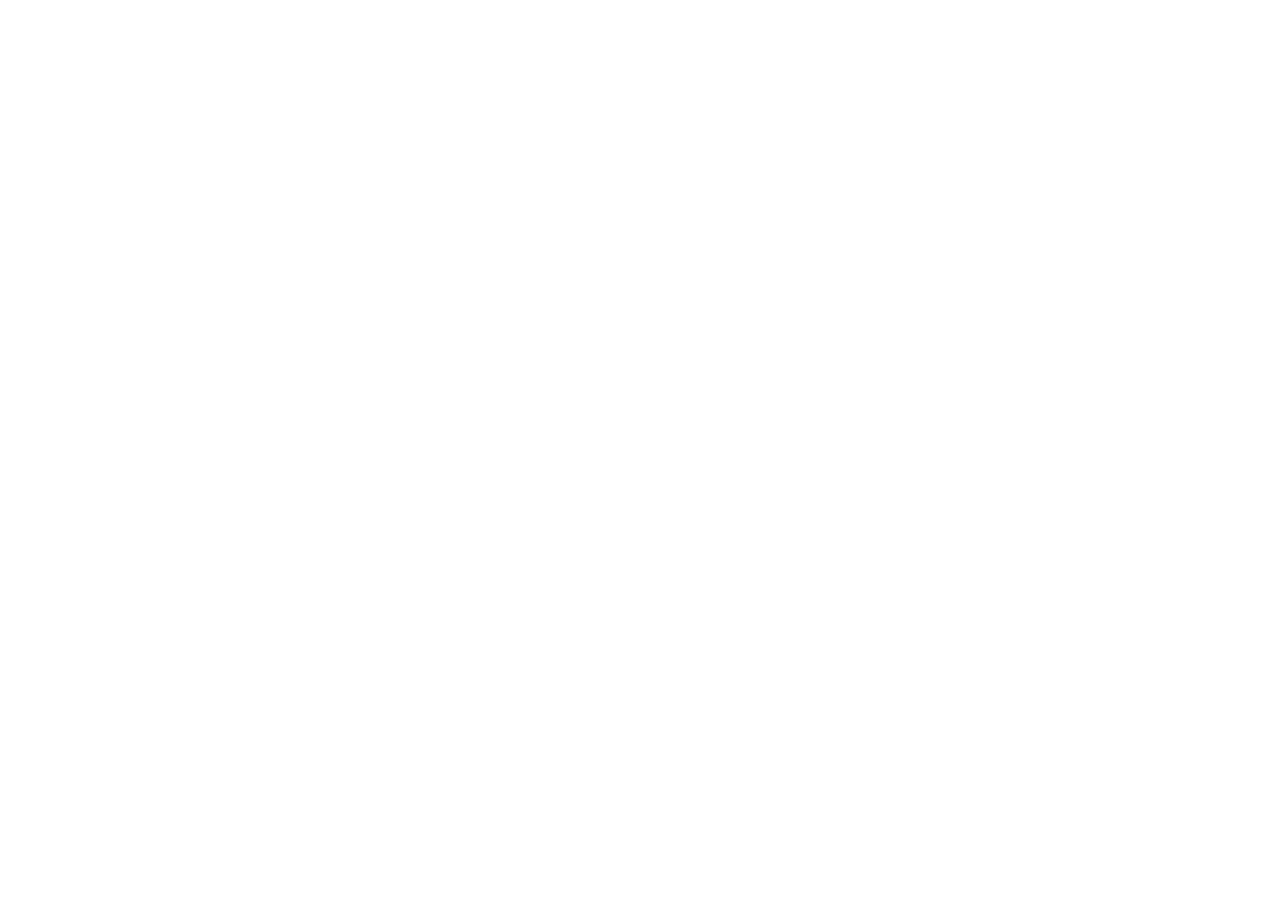
==== index.html @ 7bcc8698 "Initial commit" ====
<!DOCTYPE html>
<html lang="en">
<head>
  <meta charset="UTF-8">
  <meta http-equiv="X-UA-Compatible" content="IE=edge">
  <meta name="viewport" content="width=device-width, initial-scale=1.0">
  <title>Project</title>
  <link rel="stylesheet" href="style/normalize.css">
  <link rel="stylesheet" href="style/style.css">
</head>
<body>

<script src="js/main.js"></script>
</body>
</html>
---- style/style.css ----
html{
  height: 100%;
  box-sizing: border-box;
  scroll-behavior: smooth;
}

 *,
 *::before,
 *::after{
  box-sizing: inherit;
  }

body{
  display: flex;
  flex-direction: column;
  height: 100%;
  padding: 0;
  margin: 0;
  font-family: "Arial", sans-serif;
  font-size: 16px;
  line-height: 1.5;
  background-color: #fff;
  color: #222;
}

img{
  max-width: 100%;
  height: auto;
}

.container{
  width: 100%;
  max-width: 1200px;
  padding-left: 50px;
  padding-right: 50px;
  margin-right: auto;
  margin-left: auto;
}

.main-content{
  flex-grow: 1;
}
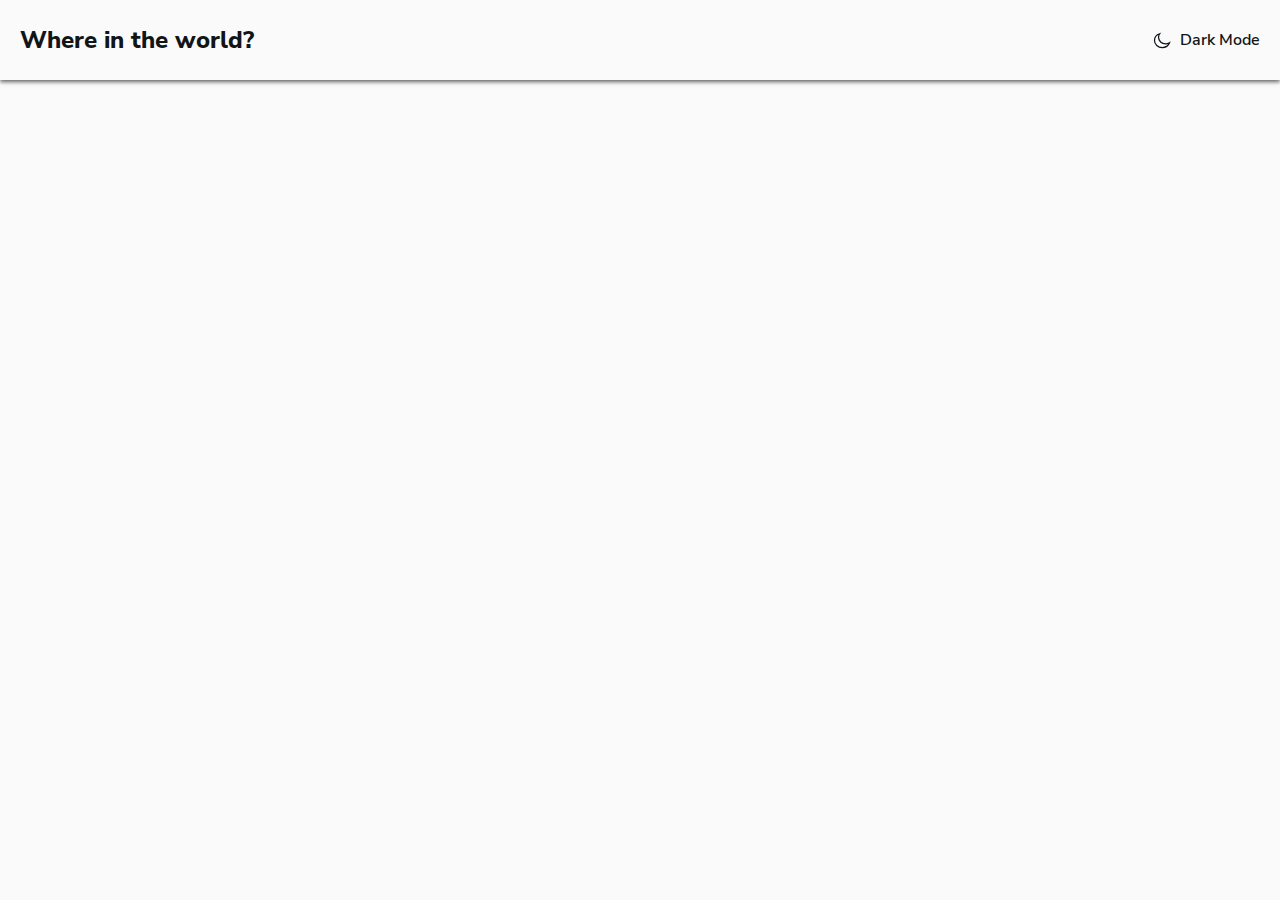
==== commit 18894644: "Add site-header" ====
--- a/index.html
+++ b/index.html
@@ -8,8 +8,19 @@
   <link rel="stylesheet" href="style/normalize.css">
   <link rel="stylesheet" href="style/style.css">
 </head>
-<body>
-
+<body class="">
+<!-- SITE_HEADER -->
+<header class="site-header">
+  <div class="site-header-container container">
+    <a class="site-header-logo" href="index.html">Where in the world?</a>
+    <button class="site-header-theme-toggler" type="button">
+      <span class="site-header-theme-toggler-inner">
+        <svg class="site-header-theme-toggler-icon" width="20" height="20" xmlns="http://www.w3.org/2000/svg"><path fill-rule="evenodd" clip-rule="evenodd" d="M13.553 13.815c-3.884 0-7.034-2.887-7.034-6.447 0-1.343.448-2.586 1.212-3.618-3.04.945-5.231 3.581-5.231 6.688 0 3.9 3.45 7.062 7.704 7.062 3.389 0 6.266-2.007 7.296-4.796a7.458 7.458 0 0 1-3.947 1.111Z" fill="#fff" stroke="currentColor" stroke-width="1.25"/></svg>
+        <span class="site-header-theme-togler-text">Dark Mode</span>
+      </span>
+    </button>
+  </div>
+</header>
 <script src="js/main.js"></script>
 </body>
 </html>--- a/style/style.css
+++ b/style/style.css
@@ -1,3 +1,51 @@
+/* CUSTOM PROPS */
+:root{
+  --body-bg: #fafafa;
+  --element-bg: #fff;
+  --text-colr: #111517;
+}
+
+/* FONTS */
+@font-face {
+  font-family: "Nunito Sans";
+  src: url("../fonts/") format("woff2"),
+      url("../fonts/NunitoSans-Light.woff") format("woff");
+  font-weight: 300;
+  font-style: normal;
+  font-display: swap;
+}
+
+@font-face {
+  font-family: "Nunito Sans";
+  src: url("../fonts/NunitoSans-Regular.woff2") format("woff2"),
+      url("../fonts/NunitoSans-Regular.woff") format("woff");
+  font-weight: normal;
+  font-style: normal;
+  font-display: swap;
+}
+
+@font-face {
+  font-family: "Nunito Sans";
+  src: url("../fonts/NunitoSans-ExtraBold.woff2") format("woff2"),
+      url("../fonts/NunitoSans-ExtraBold.woff") format("woff");
+  font-weight: bold;
+  font-style: normal;
+  font-display: swap;
+}
+
+@font-face {
+  font-family: "Nunito Sans";
+  src: url("../fonts/NunitoSans-SemiBold.woff2") format("woff2"),
+      url("../fonts/NunitoSans-SemiBold.woff") format("woff");
+  font-weight: 600;
+  font-style: normal;
+  font-display: swap;
+}
+
+a{
+  text-decoration: none;
+}
+
 html{
   height: 100%;
   box-sizing: border-box;
@@ -16,11 +64,19 @@
   height: 100%;
   padding: 0;
   margin: 0;
-  font-family: "Arial", sans-serif;
-  font-size: 16px;
-  line-height: 1.5;
-  background-color: #fff;
-  color: #222;
+  font-family: "Nunito Sans", "Arial", sans-serif;
+  font-size: 14px;
+  line-height: 16px;
+  background-color: var(--body-bg);
+  color: var(--text-colr);
+}
+
+
+/* DARK MODE */
+.dark-mode{
+  --body-bg: #202c36;
+  --element-bg: #2b3844;
+  --text-colr: #fff;
 }
 
 img{
@@ -30,13 +86,69 @@
 
 .container{
   width: 100%;
-  max-width: 1200px;
-  padding-left: 50px;
-  padding-right: 50px;
+  max-width: 1320px;
+  padding-left: 20px;
+  padding-right: 20px;
   margin-right: auto;
   margin-left: auto;
 }
 
 .main-content{
   flex-grow: 1;
+}
+
+/* SITE_HEADER */
+.site-header {
+  padding-top: 24px;
+  padding-bottom: 24px;
+  background-color: var(--body-bg);
+  box-shadow: 0px 2px 4px rgba(0, 0, 0, 0.6);
+  white-space: nowrap
+  ;
+
+}
+
+.site-header-container {
+  display: flex;
+  align-items: center;
+  justify-content: space-between;
+}
+
+.site-header-logo {
+  font-size: 24px;
+  line-height: normal;
+  font-weight: 800;
+  color: var(--text-colr);
+}
+.site-header-logo:hover{
+  opacity: 0.8;
+}
+
+.site-header-logo:active{
+  opacity: 0.6;
+}
+.site-header-theme-toggler {
+  cursor: pointer;
+  padding: 0;
+  border: 0;
+  background-color: transparent;
+  color: var(--text-colr);
+}
+.site-header-theme-toggler:hover{
+  opacity: 0.8;
+}
+.site-header-theme-toggler:active{
+  opacity: 0.6;
+}
+
+.site-header-theme-toggler-inner {
+  display: flex;
+  align-items: center;
+
+}
+.site-header-theme-togler-text {
+  margin-left: 8px;
+  font-size: 16px;
+  line-height: 22px;
+  font-weight: 600;
 }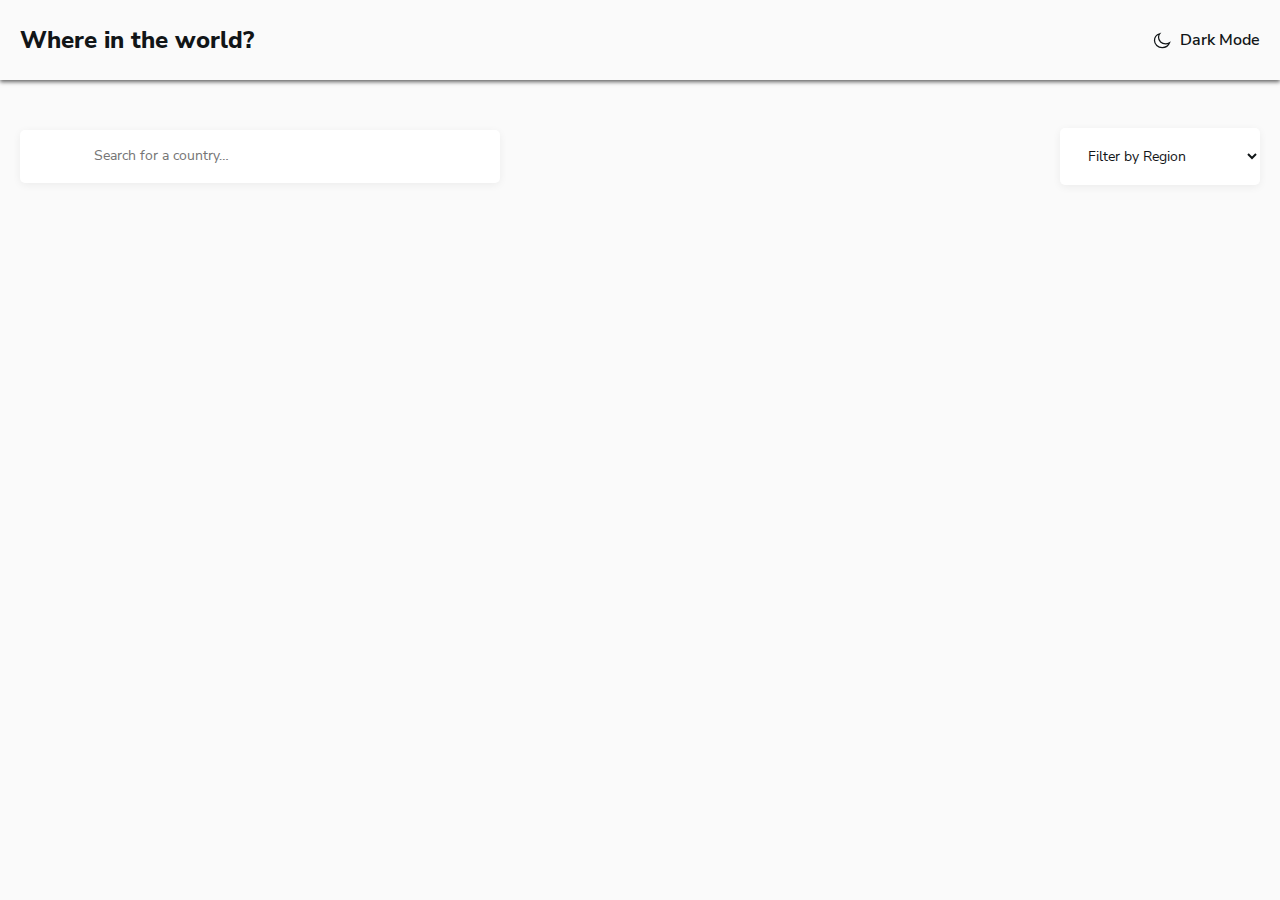
==== commit 4ccff575: "Add main-content and filters" ====
--- a/index.html
+++ b/index.html
@@ -8,7 +8,7 @@
   <link rel="stylesheet" href="style/normalize.css">
   <link rel="stylesheet" href="style/style.css">
 </head>
-<body class="">
+<body>
 <!-- SITE_HEADER -->
 <header class="site-header">
   <div class="site-header-container container">
@@ -21,6 +21,22 @@
     </button>
   </div>
 </header>
+<!-- MAIN-CONTENT -->
+<main class="main-content">
+  <div class="container">
+    <form class="filtes" action="https://echo.htmlacademy.ru" method="GET">
+      <input class="filters-search-input" type="search" name="search" placeholder="Search for a country…" aria-label="country name" required>
+      <select class="filters-region-select" name="region" aria-label="regions">
+        <option selected disabled>Filter by Region</option>
+        <option>Africa</option>
+        <option>America</option>
+        <option>Asia</option>
+        <option>Europe</option>
+        <option>Oceania</option>
+      </select>
+    </form>
+  </div>
+</main>
 <script src="js/main.js"></script>
 </body>
 </html>--- a/style/style.css
+++ b/style/style.css
@@ -69,6 +69,7 @@
   line-height: 16px;
   background-color: var(--body-bg);
   color: var(--text-colr);
+  transition: background-color 0.4s ease, color 0.4s ease;
 }
 
 
@@ -95,6 +96,8 @@
 
 .main-content{
   flex-grow: 1;
+  padding-top: 48px;
+  padding-bottom: 48px;
 }
 
 /* SITE_HEADER */
@@ -151,4 +154,33 @@
   font-size: 16px;
   line-height: 22px;
   font-weight: 600;
+}
+
+/* FLTERS */
+.filtes {
+  display: flex;
+  justify-content: space-between;
+  align-items: center;
+}
+
+.filters-search-input {
+  min-width: 480px;
+  padding: 18px 74px;
+  border: 0;
+  background-color: var(--element-bg);
+  color: var(--text-colr);
+  box-shadow: 0px 2px 9px rgba(0, 0, 0, 0.06);
+  border-radius: 5px;
+
+}
+
+.filters-region-select {
+  min-width: 200px;
+  padding: 18px 24px;
+  border: 0;
+  background-color: var(--element-bg);
+  color: var(--text-colr);
+  border-radius: 5px;
+  box-shadow: 0px 2px 9px rgba(0, 0, 0, 0.06);
+
 }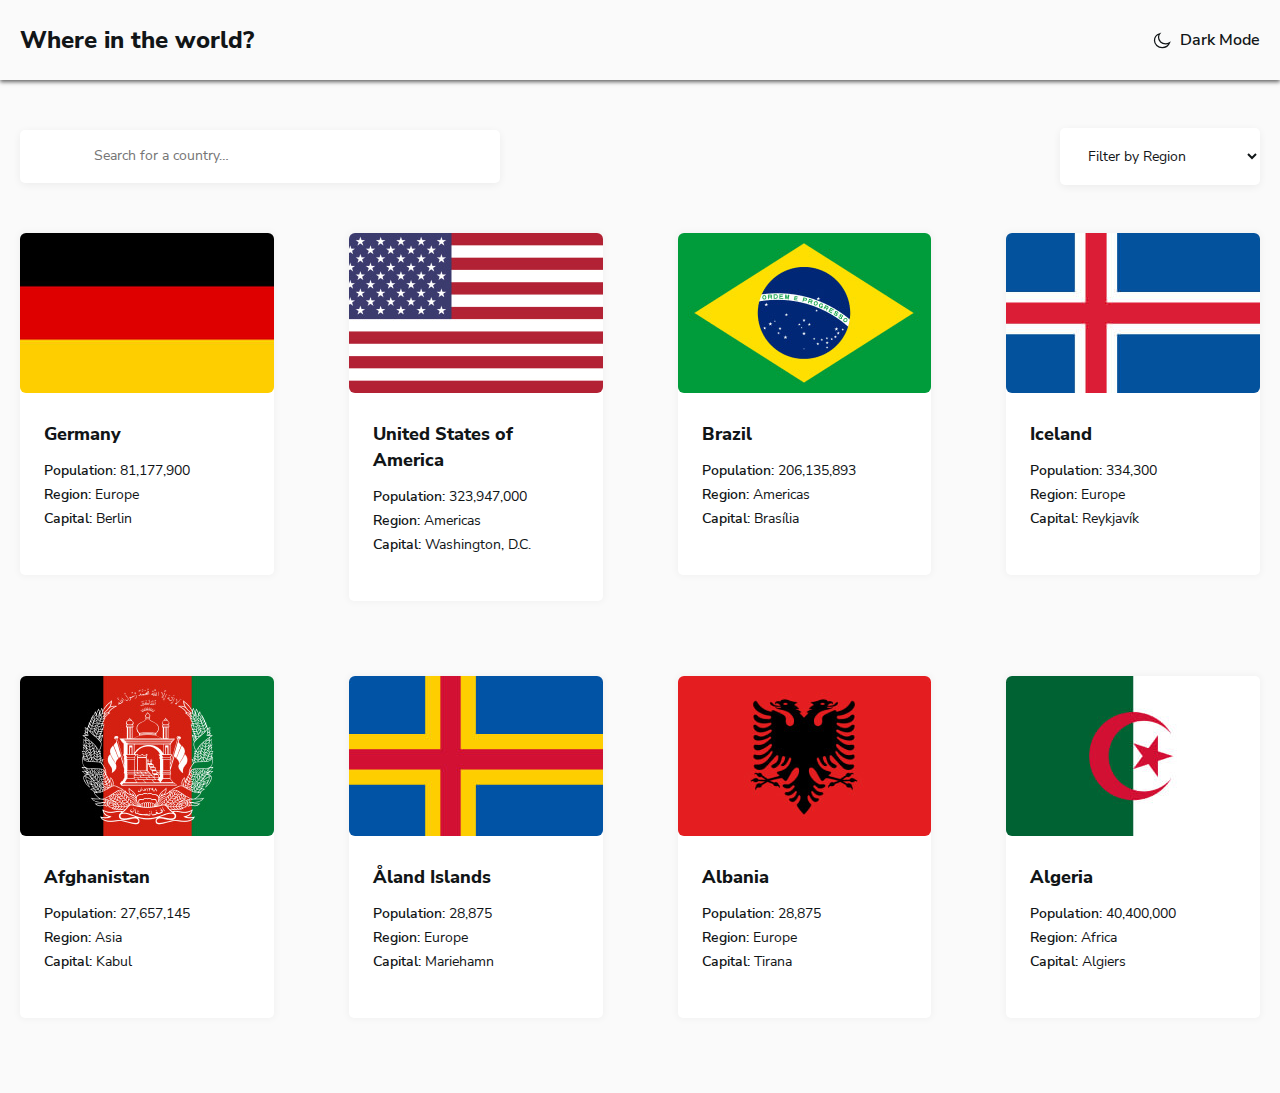
==== commit 8f7ea836: "Add countries-list" ====
--- a/index.html
+++ b/index.html
@@ -1,5 +1,6 @@
 <!DOCTYPE html>
 <html lang="en">
+
 <head>
   <meta charset="UTF-8">
   <meta http-equiv="X-UA-Compatible" content="IE=edge">
@@ -8,35 +9,237 @@
   <link rel="stylesheet" href="style/normalize.css">
   <link rel="stylesheet" href="style/style.css">
 </head>
+
 <body>
-<!-- SITE_HEADER -->
-<header class="site-header">
-  <div class="site-header-container container">
-    <a class="site-header-logo" href="index.html">Where in the world?</a>
-    <button class="site-header-theme-toggler" type="button">
-      <span class="site-header-theme-toggler-inner">
-        <svg class="site-header-theme-toggler-icon" width="20" height="20" xmlns="http://www.w3.org/2000/svg"><path fill-rule="evenodd" clip-rule="evenodd" d="M13.553 13.815c-3.884 0-7.034-2.887-7.034-6.447 0-1.343.448-2.586 1.212-3.618-3.04.945-5.231 3.581-5.231 6.688 0 3.9 3.45 7.062 7.704 7.062 3.389 0 6.266-2.007 7.296-4.796a7.458 7.458 0 0 1-3.947 1.111Z" fill="#fff" stroke="currentColor" stroke-width="1.25"/></svg>
-        <span class="site-header-theme-togler-text">Dark Mode</span>
-      </span>
-    </button>
-  </div>
-</header>
-<!-- MAIN-CONTENT -->
-<main class="main-content">
-  <div class="container">
-    <form class="filtes" action="https://echo.htmlacademy.ru" method="GET">
-      <input class="filters-search-input" type="search" name="search" placeholder="Search for a country…" aria-label="country name" required>
-      <select class="filters-region-select" name="region" aria-label="regions">
-        <option selected disabled>Filter by Region</option>
-        <option>Africa</option>
-        <option>America</option>
-        <option>Asia</option>
-        <option>Europe</option>
-        <option>Oceania</option>
-      </select>
-    </form>
-  </div>
-</main>
-<script src="js/main.js"></script>
+  <!-- SITE_HEADER -->
+  <header class="site-header">
+    <div class="site-header-container container">
+      <a class="site-header-logo" href="index.html">Where in the world?</a>
+      <button class="site-header-theme-toggler" type="button">
+        <span class="site-header-theme-toggler-inner">
+          <svg class="site-header-theme-toggler-icon" width="20" height="20" xmlns="http://www.w3.org/2000/svg">
+            <path fill-rule="evenodd" clip-rule="evenodd"
+              d="M13.553 13.815c-3.884 0-7.034-2.887-7.034-6.447 0-1.343.448-2.586 1.212-3.618-3.04.945-5.231 3.581-5.231 6.688 0 3.9 3.45 7.062 7.704 7.062 3.389 0 6.266-2.007 7.296-4.796a7.458 7.458 0 0 1-3.947 1.111Z"
+              fill="#fff" stroke="currentColor" stroke-width="1.25" />
+          </svg>
+          <span class="site-header-theme-togler-text">Dark Mode</span>
+        </span>
+      </button>
+    </div>
+  </header>
+  <!-- MAIN-CONTENT -->
+  <main class="main-content">
+    <div class="container">
+      <section>
+        <!-- <h2>Filtrlar</h2> -->
+        <form class="filtes" action="https://echo.htmlacademy.ru" method="GET">
+          <input class="filters-search-input" type="search" name="search" placeholder="Search for a country…"
+            aria-label="country name" required>
+          <select class="filters-region-select" name="region" aria-label="regions">
+            <option selected disabled>Filter by Region</option>
+            <option>Africa</option>
+            <option>America</option>
+            <option>Asia</option>
+            <option>Europe</option>
+            <option>Oceania</option>
+          </select>
+        </form>
+      </section>
+
+      <!-- INDEX-COUNTRIES -->
+      <section class="index-countries">
+        <!-- <h2>countries-list</h2> -->
+        <ul class="index-countries-list">
+          <li class="index-countries-item">
+            <div class="index-country">
+              <img class="index-country-flag" src="img/flag-Germany.jpg" alt="" width="246" height="160"
+                srcset="img/flag-Germany.jpg 1x , img/flag-Germany@2x.jpg 2x">
+              <div class="index-country-info">
+                <h3 class="index-country-name">Germany</h3>
+                <dl class="index-country-details">
+                  <div class="index-country-details-item">
+                    <dt class="index-country-details-title">Population:</dt>
+                    <dd class="index-country-details-value">81,177,900</dd>
+                  </div>
+                  <div class="index-country-details-item">
+                    <dt class="index-country-details-title">Region:</dt>
+                    <dd class="index-country-details-value">Europe </dd>
+                  </div>
+                  <div class="index-country-details-item">
+                    <dt class="index-country-details-title">Capital:</dt>
+                    <dd class="index-country-details-value">Berlin</dd>
+                  </div>
+                </dl>
+              </div>
+            </div>
+          </li>
+          <li class="index-countries-item">
+            <div class="index-country">
+              <img class="index-country-flag" src="img/flag-usa.jpg" alt="" width="246" height="160"
+                srcset="img/flag-usa.jpg 1x , img/flag-usa.jpg@2x.jpg 2x">
+              <div class="index-country-info">
+                <h3 class="index-country-name">United States of America</h3>
+                <dl class="index-country-details">
+                  <div class="index-country-details-item">
+                    <dt class="index-country-details-title">Population:</dt>
+                    <dd class="index-country-details-value">323,947,000</dd>
+                  </div>
+                  <div class="index-country-details-item">
+                    <dt class="index-country-details-title">Region:</dt>
+                    <dd class="index-country-details-value">Americas</dd>
+                  </div>
+                  <div class="index-country-details-item">
+                    <dt class="index-country-details-title">Capital:</dt>
+                    <dd class="index-country-details-value">Washington, D.C.</dd>
+                  </div>
+                </dl>
+              </div>
+            </div>
+          </li>
+          <li class="index-countries-item">
+            <div class="index-country">
+              <img class="index-country-flag" src="img/flag-brazil.jpg" alt="" width="246" height="160"
+                srcset="img/flag-brazil.jpg 1x , img/flag-brazil.jpg@2x.jpg 2x">
+              <div class="index-country-info">
+                <h3 class="index-country-name">Brazil </h3>
+                <dl class="index-country-details">
+                  <div class="index-country-details-item">
+                    <dt class="index-country-details-title">Population:</dt>
+                    <dd class="index-country-details-value">206,135,893</dd>
+                  </div>
+                  <div class="index-country-details-item">
+                    <dt class="index-country-details-title">Region:</dt>
+                    <dd class="index-country-details-value">Americas</dd>
+                  </div>
+                  <div class="index-country-details-item">
+                    <dt class="index-country-details-title">Capital:</dt>
+                    <dd class="index-country-details-value">Brasília
+                    <dd></dd>
+                  </div>
+                </dl>
+              </div>
+            </div>
+          </li>
+          <li class="index-countries-item">
+            <div class="index-country">
+              <img class="index-country-flag" src="img/flag-iceland.jpg" alt="" width="246" height="160"
+                srcset="img/flag-iceland.jpg 1x , img/flag-iceland.jpg@2x.jpg 2x">
+              <div class="index-country-info">
+                <h3 class="index-country-name">Iceland</h3>
+                <dl class="index-country-details">
+                  <div class="index-country-details-item">
+                    <dt class="index-country-details-title">Population:</dt>
+                    <dd class="index-country-details-value">334,300</dd>
+                  </div>
+                  <div class="index-country-details-item">
+                    <dt class="index-country-details-title">Region:</dt>
+                    <dd class="index-country-details-value">Europe</dd>
+                  </div>
+                  <div class="index-country-details-item">
+                    <dt class="index-country-details-title">Capital:</dt>
+                    <dd class="index-country-details-value">Reykjavík</dd>
+                  </div>
+                </dl>
+              </div>
+            </div>
+          </li>
+          <li class="index-countries-item">
+            <div class="index-country">
+              <img class="index-country-flag" src="img/flag-afgan.jpg" alt="" width="246" height="160"
+                srcset="img/flag-afgan.jpg 1x , img/flag-afgan.jpg@2x.jpg 2x">
+              <div class="index-country-info">
+                <h3 class="index-country-name">Afghanistan</h3>
+                <dl class="index-country-details">
+                  <div class="index-country-details-item">
+                    <dt class="index-country-details-title">Population:</dt>
+                    <dd class="index-country-details-value">27,657,145</dd>
+                  </div>
+                  <div class="index-country-details-item">
+                    <dt class="index-country-details-title">Region:</dt>
+                    <dd class="index-country-details-value">Asia</dd>
+                  </div>
+                  <div class="index-country-details-item">
+                    <dt class="index-country-details-title">Capital:</dt>
+                    <dd class="index-country-details-value">Kabul</dd>
+                  </div>
+                </dl>
+              </div>
+            </div>
+          </li>
+          <li class="index-countries-item">
+            <div class="index-country">
+              <img class="index-country-flag" src="img/flag-aland.jpg" alt="" width="246" height="160"
+                srcset="img/flag-aland.jpg 1x , img/flag-aland.jpg@2x.jpg 2x">
+              <div class="index-country-info">
+                <h3 class="index-country-name">Åland Islands</h3>
+                <dl class="index-country-details">
+                  <div class="index-country-details-item">
+                    <dt class="index-country-details-title">Population:</dt>
+                    <dd class="index-country-details-value">28,875</dd>
+                  </div>
+                  <div class="index-country-details-item">
+                    <dt class="index-country-details-title">Region:</dt>
+                    <dd class="index-country-details-value">Europe</dd>
+                  </div>
+                  <div class="index-country-details-item">
+                    <dt class="index-country-details-title">Capital:</dt>
+                    <dd class="index-country-details-value">Mariehamn</dd>
+                  </div>
+                </dl>
+              </div>
+            </div>
+          </li>
+          <li class="index-countries-item">
+            <div class="index-country">
+              <img class="index-country-flag" src="img/flag-albania.jpg" alt="" width="246" height="160"
+                srcset="img/flag-albania.jpg 1x , img/flag-albania.jpg@2x.jpg 2x">
+              <div class="index-country-info">
+                <h3 class="index-country-name">Albania</h3>
+                <dl class="index-country-details">
+                  <div class="index-country-details-item">
+                    <dt class="index-country-details-title">Population:</dt>
+                    <dd class="index-country-details-value">28,875</dd>
+                  </div>
+                  <div class="index-country-details-item">
+                    <dt class="index-country-details-title">Region:</dt>
+                    <dd class="index-country-details-value">Europe</dd>
+                  </div>
+                  <div class="index-country-details-item">
+                    <dt class="index-country-details-title">Capital:</dt>
+                    <dd class="index-country-details-value">Tirana</dd>
+                  </div>
+                </dl>
+              </div>
+            </div>
+          </li>
+          <li class="index-countries-item">
+            <div class="index-country">
+              <img class="index-country-flag" src="img/flag-algeria.jpg" alt="" width="246" height="160"
+                srcset="img/flag-algeria.jpg 1x , img/flag-algeria.jpg@2x.jpg 2x">
+              <div class="index-country-info">
+                <h3 class="index-country-name">Algeria</h3>
+                <dl class="index-country-details">
+                  <div class="index-country-details-item">
+                    <dt class="index-country-details-title">Population:</dt>
+                    <dd class="index-country-details-value">40,400,000</dd>
+                  </div>
+                  <div class="index-country-details-item">
+                    <dt class="index-country-details-title">Region:</dt>
+                    <dd class="index-country-details-value">Africa</dd>
+                  </div>
+                  <div class="index-country-details-item">
+                    <dt class="index-country-details-title">Capital:</dt>
+                    <dd class="index-country-details-value">Algiers</dd>
+                  </div>
+                </dl>
+              </div>
+            </div>
+          </li>
+        </ul>
+      </section>
+    </div>
+  </main>
+  <script src="js/main.js"></script>
 </body>
+
 </html>--- a/style/style.css
+++ b/style/style.css
@@ -161,6 +161,7 @@
   display: flex;
   justify-content: space-between;
   align-items: center;
+  margin-bottom: 48px;
 }
 
 .filters-search-input {
@@ -183,4 +184,65 @@
   border-radius: 5px;
   box-shadow: 0px 2px 9px rgba(0, 0, 0, 0.06);
 
+}
+
+
+/* INDEX-COUNTRIES */
+.index-countries-list {
+  display: flex;
+  flex-wrap: wrap;
+  padding: 0;
+  margin: 0;
+  margin-left: -75px;
+  margin-bottom: -75px;
+  list-style: none;
+}
+
+.index-countries-item {
+  width: calc(25% - 75px);
+  margin-left: 75px;
+  margin-bottom: 75px;
+}
+.index-country {
+  border-radius: 5px;
+  background-color: var(--element-bg);
+  color: var(--text-colr);
+  box-shadow: 0px 0px 7px 2px rgba(0, 0, 0, 0.03);
+
+}
+.index-country-flag {
+  width: 100%;
+  height: 160px;
+  border-radius: 6px;
+  object-fit: cover;
+}
+.index-country-info {
+  padding: 24px 24px 48px;
+}
+.index-country-name {
+  margin-top: 0;
+  margin-bottom: 16px;
+  font-size: 18px;
+  line-height: 26px;
+  font-weight: 800;
+}
+.index-country-details {
+  margin: 0;
+}
+
+.index-country-details-item{
+  display: flex;
+  flex-wrap: wrap;
+}
+
+.index-country-details-item:not(:last-child) {
+  margin-bottom: 8px;
+}
+.index-country-details-title {
+  font-weight: 600;
+  font-size: 14px;
+  line-height: 16px;
+}
+.index-country-details-value {
+  margin-left: 4px;
 }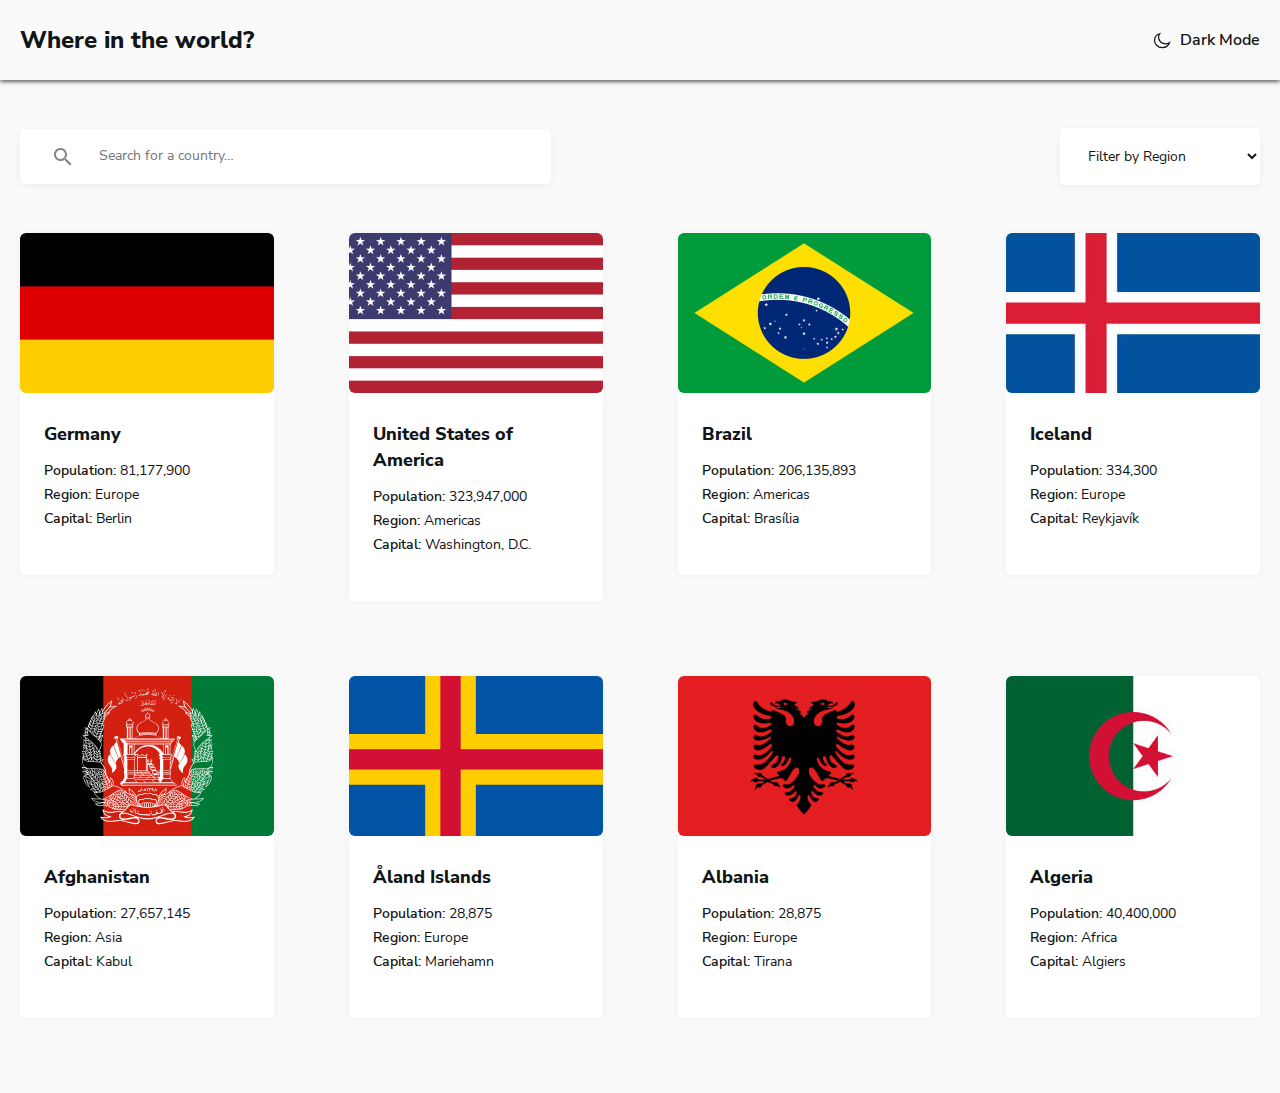
==== commit 7a198c0b: "Add search-icon styles" ====
--- a/index.html
+++ b/index.html
@@ -6,8 +6,11 @@
   <meta http-equiv="X-UA-Compatible" content="IE=edge">
   <meta name="viewport" content="width=device-width, initial-scale=1.0">
   <title>Project</title>
-  <link rel="stylesheet" href="style/normalize.css">
-  <link rel="stylesheet" href="style/style.css">
+
+  <!-- STYLE -->
+  <!-- <link rel="stylesheet" href="style/normalize.css">
+  <link rel="stylesheet" href="style/style.css"> -->
+  <link rel="stylesheet" href="style/style.min.css">
 </head>
 
 <body>
@@ -33,8 +36,8 @@
       <section>
         <!-- <h2>Filtrlar</h2> -->
         <form class="filtes" action="https://echo.htmlacademy.ru" method="GET">
-          <input class="filters-search-input" type="search" name="search" placeholder="Search for a country…"
-            aria-label="country name" required>
+          <div class="search-icon"> <input class="filters-search-input" type="search" name="search"
+              placeholder="Search for a country…" aria-label="country name" required></div>
           <select class="filters-region-select" name="region" aria-label="regions">
             <option selected disabled>Filter by Region</option>
             <option>Africa</option>
@@ -122,8 +125,8 @@
           </li>
           <li class="index-countries-item">
             <div class="index-country">
-              <img class="index-country-flag" src="img/flag-iceland.jpg" alt="" width="246" height="160"
-                srcset="img/flag-iceland.jpg 1x , img/flag-iceland.jpg@2x.jpg 2x">
+              <a href="country.html"> <img class="index-country-flag" src="img/flag-iceland.jpg" alt="" width="246"
+                  height="160" srcset="img/flag-iceland.jpg 1x , img/flag-iceland.jpg@2x.jpg 2x"></a>
               <div class="index-country-info">
                 <h3 class="index-country-name">Iceland</h3>
                 <dl class="index-country-details">
--- a/style/style.css
+++ b/style/style.css
@@ -100,6 +100,10 @@
   padding-bottom: 48px;
 }
 
+.main-content-inner{
+  padding-top: 80px;
+}
+
 /* SITE_HEADER */
 .site-header {
   padding-top: 24px;
@@ -165,13 +169,29 @@
 }
 
 .filters-search-input {
+  border: 0;
+  background-color: var(--element-bg);
+  color: var(--text-colr);
+  margin-left: 25px;
+  outline: none;
+
+}
+
+.search-icon{
+  display: flex;
+  align-items: center;
   min-width: 480px;
-  padding: 18px 74px;
-  border: 0;
-  background-color: var(--element-bg);
-  color: var(--text-colr);
   box-shadow: 0px 2px 9px rgba(0, 0, 0, 0.06);
   border-radius: 5px;
+  padding: 18px 270px 18px 34px;
+  margin: 0;
+  background-color: #fff;
+}
+
+.search-icon::before{
+  width: 18px;
+  height: 18px;
+  content: url("../img/icon-search.svg");
 
 }
 
@@ -245,4 +265,131 @@
 }
 .index-country-details-value {
   margin-left: 4px;
+}
+
+/* COUNTRY-PAGE */
+.country-page-wrapper {
+  margin-bottom: 80px;
+}
+
+.country-page-back-link {
+  display: inline-flex;
+  align-items: center;
+  color: var(--text-colr);
+  background-color: var(--element-bg);
+  box-shadow: 0px 0px 7px rgba(0, 0, 0, 0.3);
+  padding: 10px 40px;
+  border-radius: 6px;
+}
+.country-page-back-link:hover{
+  opacity: 0.8;
+}
+
+.country-page-back-link:active{
+  opacity: 0.6;
+}
+
+.country-page-back-icon {
+  margin-right: 10px;
+}
+.country-page-back-text {
+  font-size: 16px;
+  line-height: 20px;
+}
+
+.country-page-flag-info{
+  display: flex;
+}
+
+.country-page-flag{
+  width: 560px;
+  height: 400px;
+  margin-right: 120px;
+  object-fit: cover;
+  box-shadow: 0px 0px 14px 4px rgba(0, 0, 0, 0.1);
+  border-radius: 10px;
+}
+
+.country-flag-info {
+  width: 600px;
+  padding-top: 40px;
+}
+
+.country-flag-info-title {
+  margin-top: 0;
+  margin-bottom: 24px;
+  font-size: 32px;
+  font-weight: 800;
+}
+
+.country-page-dls-wrapper {
+  display: flex;
+  justify-content: space-between;
+  margin-bottom: 70px;
+}
+
+.country-page-details {
+  width: 250px;
+}
+
+.country-page-details-item{
+  display: flex;
+}
+
+.country-page-details-item:not(:last-child) {
+  margin-bottom: 12px;
+}
+
+.country-page-details-title {
+  margin-right: 4px;
+  font-weight: 600;
+}
+.country-page-details-value {
+  margin: 0;
+  font-weight: 300;
+}
+
+.country-page-border-countries {
+  display: flex;
+  align-items: center;
+  flex-wrap: wrap;
+}
+
+.country-page-border-heading {
+  margin-top: 0;
+  margin-bottom: 0;
+  margin-right: 15px;
+  font-size: 16px;
+  line-height: 20px;
+  font-weight: 600;
+}
+
+.country-page-border-list {
+  display: flex;
+  flex-wrap: wrap;
+}
+
+.country-page-border-link {
+  min-width: 96px;
+  padding: 5px 10px;
+  margin-top: 4px;
+  margin-bottom: 4px;
+  border-radius: 2px;
+  background-color: var(--element-bg);
+  color: var(--text-colr);
+  text-align: center;
+  box-shadow: 0px 0px 4px 1px rgba(0, 0, 0, 0.1);
+  transition: background-color 0.4s ease,
+  color 0.4s ease;
+}
+.country-page-border-link:not(:last-child){
+  margin-right: 10px;
+}
+
+.country-page-border-link:hover{
+  opacity: 0.8;
+}
+
+.country-page-border-link:active{
+  opacity: 0.6;
 }--- a/style/style.min.css
+++ b/style/style.min.css
@@ -0,0 +1 @@
+/*! normalize.css v8.0.1 | MIT License | github.com/necolas/normalize.css */html{line-height:1.15;-webkit-text-size-adjust:100%}body{margin:0}main{display:block}h1{font-size:2em;margin:.67em 0}hr{-webkit-box-sizing:content-box;box-sizing:content-box;height:0;overflow:visible}pre{font-family:monospace,monospace;font-size:1em}a{background-color:transparent}abbr[title]{border-bottom:none;text-decoration:underline;-webkit-text-decoration:underline dotted;text-decoration:underline dotted}b,strong{font-weight:bolder}code,kbd,samp{font-family:monospace,monospace;font-size:1em}small{font-size:80%}sub,sup{font-size:75%;line-height:0;position:relative;vertical-align:baseline}sub{bottom:-.25em}sup{top:-.5em}img{border-style:none}button,input,optgroup,select,textarea{font-family:inherit;font-size:100%;line-height:1.15;margin:0}button,input{overflow:visible}button,select{text-transform:none}[type=button],[type=reset],[type=submit],button{-webkit-appearance:button}[type=button]::-moz-focus-inner,[type=reset]::-moz-focus-inner,[type=submit]::-moz-focus-inner,button::-moz-focus-inner{border-style:none;padding:0}[type=button]:-moz-focusring,[type=reset]:-moz-focusring,[type=submit]:-moz-focusring,button:-moz-focusring{outline:1px dotted ButtonText}fieldset{padding:.35em .75em .625em}legend{-webkit-box-sizing:border-box;box-sizing:border-box;color:inherit;display:table;max-width:100%;padding:0;white-space:normal}progress{vertical-align:baseline}textarea{overflow:auto}[type=checkbox],[type=radio]{-webkit-box-sizing:border-box;box-sizing:border-box;padding:0}[type=number]::-webkit-inner-spin-button,[type=number]::-webkit-outer-spin-button{height:auto}[type=search]{-webkit-appearance:textfield;outline-offset:-2px}[type=search]::-webkit-search-decoration{-webkit-appearance:none}::-webkit-file-upload-button{-webkit-appearance:button;font:inherit}details{display:block}summary{display:list-item}template{display:none}[hidden]{display:none}:root{--body-bg:#fafafa;--element-bg:#fff;--text-colr:#111517}@font-face{font-family:"Nunito Sans";src:url("../fonts/") format("woff2"),url("../fonts/NunitoSans-Light.woff") format("woff");font-weight:300;font-style:normal;font-display:swap}@font-face{font-family:"Nunito Sans";src:url("../fonts/NunitoSans-Regular.woff2") format("woff2"),url("../fonts/NunitoSans-Regular.woff") format("woff");font-weight:400;font-style:normal;font-display:swap}@font-face{font-family:"Nunito Sans";src:url("../fonts/NunitoSans-ExtraBold.woff2") format("woff2"),url("../fonts/NunitoSans-ExtraBold.woff") format("woff");font-weight:700;font-style:normal;font-display:swap}@font-face{font-family:"Nunito Sans";src:url("../fonts/NunitoSans-SemiBold.woff2") format("woff2"),url("../fonts/NunitoSans-SemiBold.woff") format("woff");font-weight:600;font-style:normal;font-display:swap}a{text-decoration:none}html{height:100%;-webkit-box-sizing:border-box;box-sizing:border-box;scroll-behavior:smooth}*,::after,::before{-webkit-box-sizing:inherit;box-sizing:inherit}body{display:-webkit-box;display:-ms-flexbox;display:flex;-webkit-box-orient:vertical;-webkit-box-direction:normal;-ms-flex-direction:column;flex-direction:column;height:100%;padding:0;margin:0;font-family:"Nunito Sans",Arial,sans-serif;font-size:14px;line-height:16px;background-color:var(--body-bg);color:var(--text-colr);-webkit-transition:background-color .4s ease,color .4s ease;-o-transition:background-color .4s ease,color .4s ease;transition:background-color .4s ease,color .4s ease}.dark-mode{--body-bg:#202c36;--element-bg:#2b3844;--text-colr:#fff}img{max-width:100%;height:auto}.container{width:100%;max-width:1320px;padding-left:20px;padding-right:20px;margin-right:auto;margin-left:auto}.main-content{-webkit-box-flex:1;-ms-flex-positive:1;flex-grow:1;padding-top:48px;padding-bottom:48px}.main-content-inner{padding-top:80px}.site-header{padding-top:24px;padding-bottom:24px;background-color:var(--body-bg);-webkit-box-shadow:0 2px 4px rgba(0,0,0,.6);box-shadow:0 2px 4px rgba(0,0,0,.6);white-space:nowrap}.site-header-container{display:-webkit-box;display:-ms-flexbox;display:flex;-webkit-box-align:center;-ms-flex-align:center;align-items:center;-webkit-box-pack:justify;-ms-flex-pack:justify;justify-content:space-between}.site-header-logo{font-size:24px;line-height:normal;font-weight:800;color:var(--text-colr)}.site-header-logo:hover{opacity:.8}.site-header-logo:active{opacity:.6}.site-header-theme-toggler{cursor:pointer;padding:0;border:0;background-color:transparent;color:var(--text-colr)}.site-header-theme-toggler:hover{opacity:.8}.site-header-theme-toggler:active{opacity:.6}.site-header-theme-toggler-inner{display:-webkit-box;display:-ms-flexbox;display:flex;-webkit-box-align:center;-ms-flex-align:center;align-items:center}.site-header-theme-togler-text{margin-left:8px;font-size:16px;line-height:22px;font-weight:600}.filtes{display:-webkit-box;display:-ms-flexbox;display:flex;-webkit-box-pack:justify;-ms-flex-pack:justify;justify-content:space-between;-webkit-box-align:center;-ms-flex-align:center;align-items:center;margin-bottom:48px}.filters-search-input{border:0;background-color:var(--element-bg);color:var(--text-colr);margin-left:25px;outline:0}.search-icon{display:-webkit-box;display:-ms-flexbox;display:flex;-webkit-box-align:center;-ms-flex-align:center;align-items:center;min-width:480px;-webkit-box-shadow:0 2px 9px rgba(0,0,0,.06);box-shadow:0 2px 9px rgba(0,0,0,.06);border-radius:5px;padding:18px 270px 18px 34px;margin:0;background-color:#fff}.search-icon::before{width:18px;height:18px;content:url("../img/icon-search.svg")}.filters-region-select{min-width:200px;padding:18px 24px;border:0;background-color:var(--element-bg);color:var(--text-colr);border-radius:5px;-webkit-box-shadow:0 2px 9px rgba(0,0,0,.06);box-shadow:0 2px 9px rgba(0,0,0,.06)}.index-countries-list{display:-webkit-box;display:-ms-flexbox;display:flex;-ms-flex-wrap:wrap;flex-wrap:wrap;padding:0;margin:0;margin-left:-75px;margin-bottom:-75px;list-style:none}.index-countries-item{width:calc(25% - 75px);margin-left:75px;margin-bottom:75px}.index-country{border-radius:5px;background-color:var(--element-bg);color:var(--text-colr);-webkit-box-shadow:0 0 7px 2px rgba(0,0,0,.03);box-shadow:0 0 7px 2px rgba(0,0,0,.03)}.index-country-flag{width:100%;height:160px;border-radius:6px;-o-object-fit:cover;object-fit:cover}.index-country-info{padding:24px 24px 48px}.index-country-name{margin-top:0;margin-bottom:16px;font-size:18px;line-height:26px;font-weight:800}.index-country-details{margin:0}.index-country-details-item{display:-webkit-box;display:-ms-flexbox;display:flex;-ms-flex-wrap:wrap;flex-wrap:wrap}.index-country-details-item:not(:last-child){margin-bottom:8px}.index-country-details-title{font-weight:600;font-size:14px;line-height:16px}.index-country-details-value{margin-left:4px}.country-page-wrapper{margin-bottom:80px}.country-page-back-link{display:-webkit-inline-box;display:-ms-inline-flexbox;display:inline-flex;-webkit-box-align:center;-ms-flex-align:center;align-items:center;color:var(--text-colr);background-color:var(--element-bg);-webkit-box-shadow:0 0 7px rgba(0,0,0,.3);box-shadow:0 0 7px rgba(0,0,0,.3);padding:10px 40px;border-radius:6px}.country-page-back-link:hover{opacity:.8}.country-page-back-link:active{opacity:.6}.country-page-back-icon{margin-right:10px}.country-page-back-text{font-size:16px;line-height:20px}.country-page-flag-info{display:-webkit-box;display:-ms-flexbox;display:flex}.country-page-flag{width:560px;height:400px;margin-right:120px;-o-object-fit:cover;object-fit:cover;-webkit-box-shadow:0 0 14px 4px rgba(0,0,0,.1);box-shadow:0 0 14px 4px rgba(0,0,0,.1);border-radius:10px}.country-flag-info{width:600px;padding-top:40px}.country-flag-info-title{margin-top:0;margin-bottom:24px;font-size:32px;font-weight:800}.country-page-dls-wrapper{display:-webkit-box;display:-ms-flexbox;display:flex;-webkit-box-pack:justify;-ms-flex-pack:justify;justify-content:space-between;margin-bottom:70px}.country-page-details{width:250px}.country-page-details-item{display:-webkit-box;display:-ms-flexbox;display:flex}.country-page-details-item:not(:last-child){margin-bottom:12px}.country-page-details-title{margin-right:4px;font-weight:600}.country-page-details-value{margin:0;font-weight:300}.country-page-border-countries{display:-webkit-box;display:-ms-flexbox;display:flex;-webkit-box-align:center;-ms-flex-align:center;align-items:center;-ms-flex-wrap:wrap;flex-wrap:wrap}.country-page-border-heading{margin-top:0;margin-bottom:0;margin-right:15px;font-size:16px;line-height:20px;font-weight:600}.country-page-border-list{display:-webkit-box;display:-ms-flexbox;display:flex;-ms-flex-wrap:wrap;flex-wrap:wrap}.country-page-border-link{min-width:96px;padding:5px 10px;margin-top:4px;margin-bottom:4px;border-radius:2px;background-color:var(--element-bg);color:var(--text-colr);text-align:center;-webkit-box-shadow:0 0 4px 1px rgba(0,0,0,.1);box-shadow:0 0 4px 1px rgba(0,0,0,.1);-webkit-transition:background-color .4s ease,color .4s ease;-o-transition:background-color .4s ease,color .4s ease;transition:background-color .4s ease,color .4s ease}.country-page-border-link:not(:last-child){margin-right:10px}.country-page-border-link:hover{opacity:.8}.country-page-border-link:active{opacity:.6}